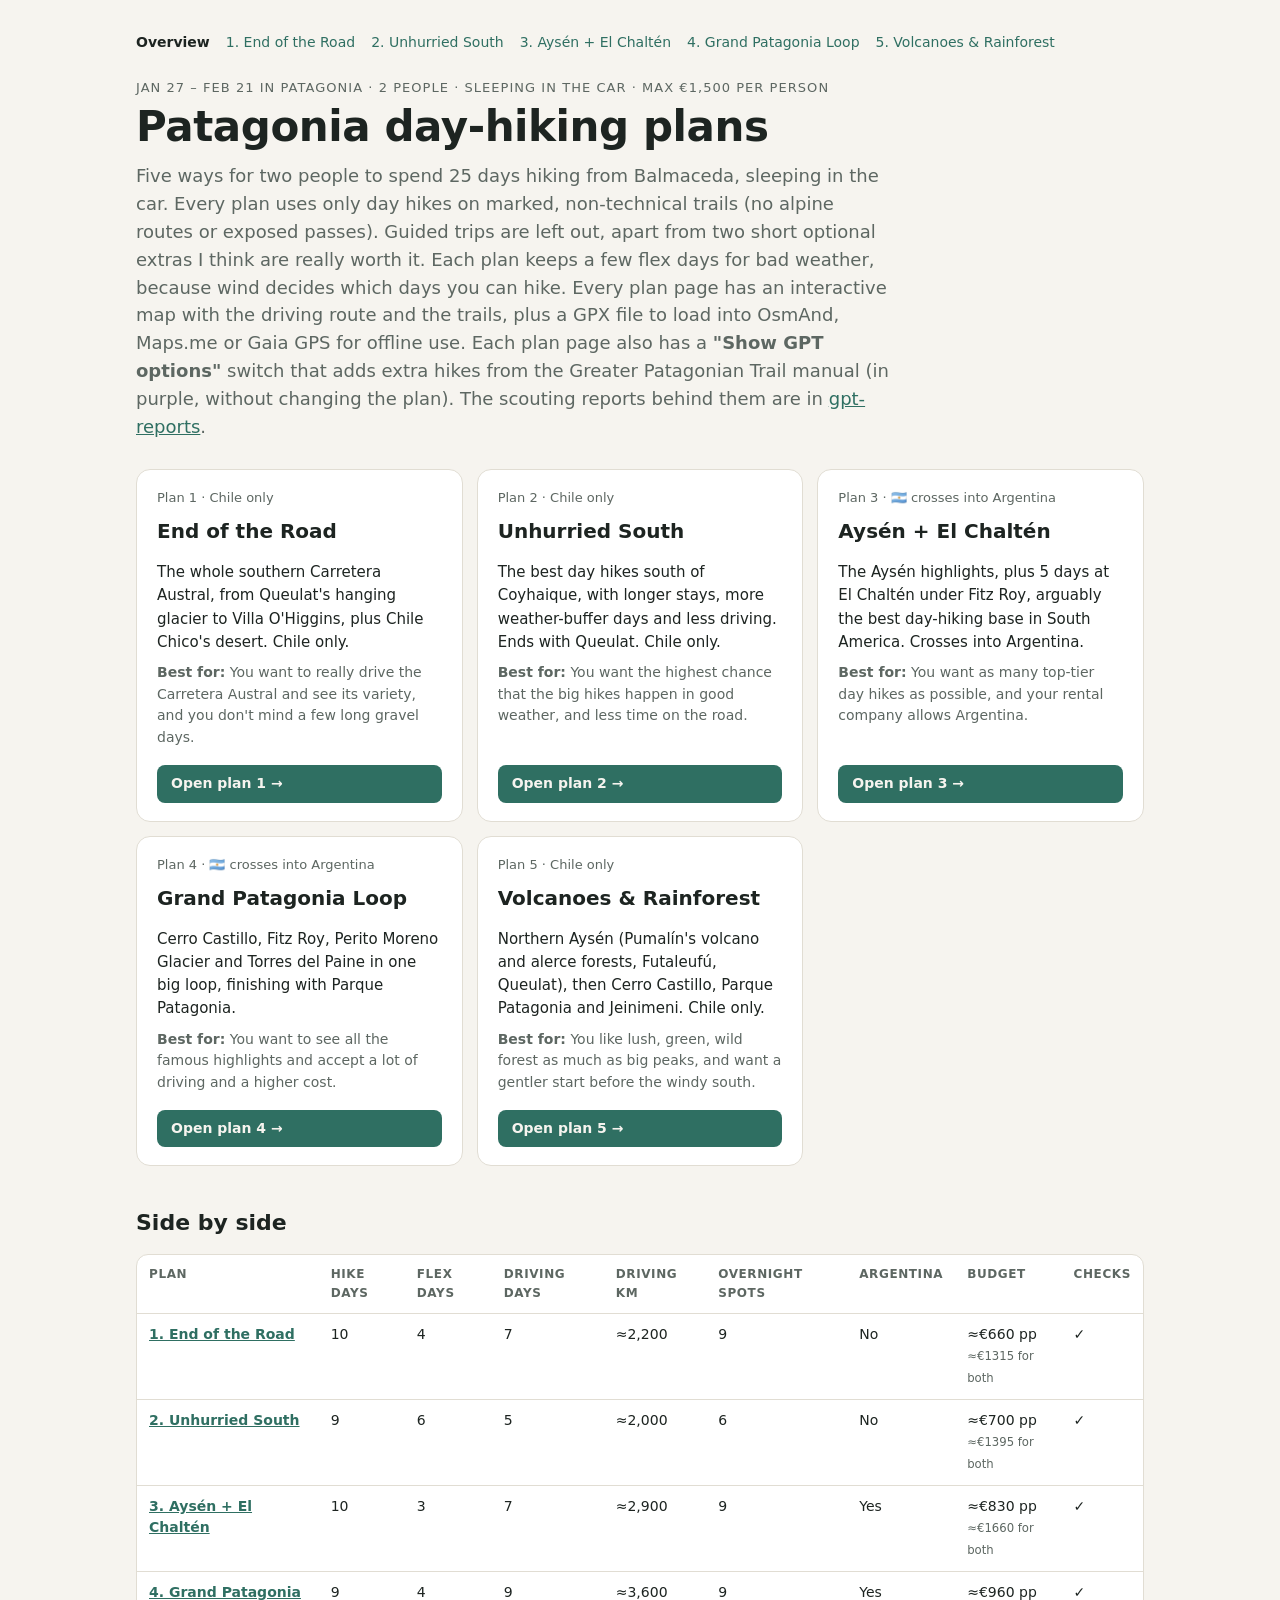
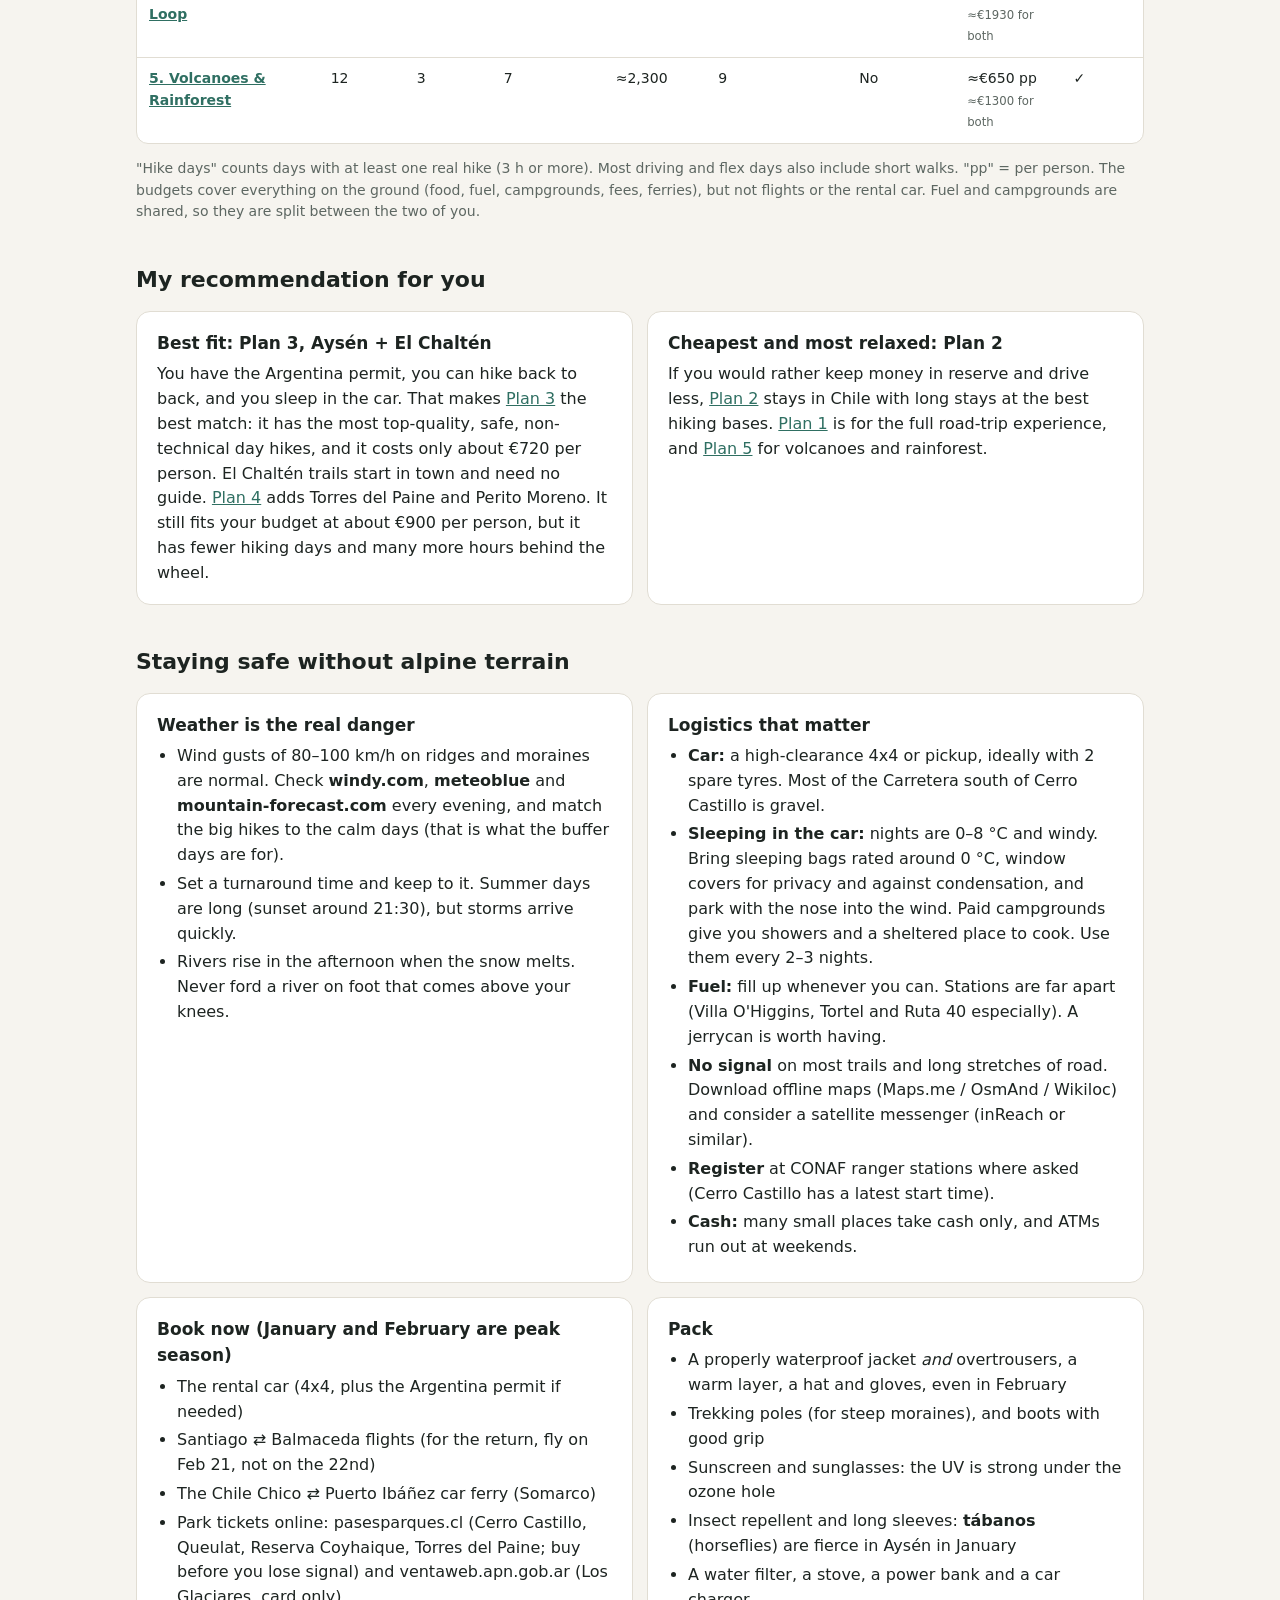
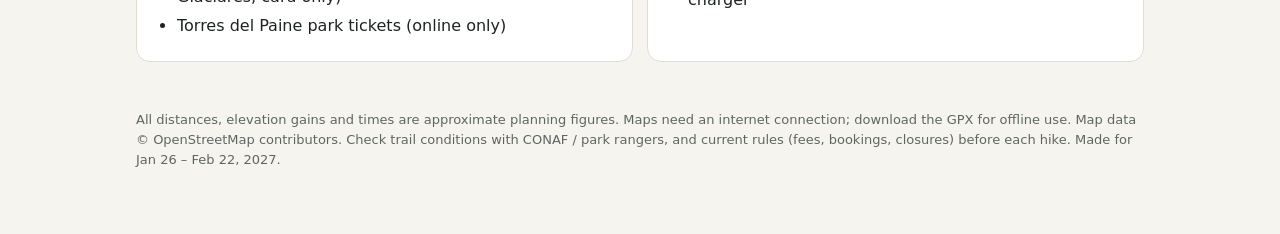
==== index.html @ da58b383 "Patagonia trail planner: trip generator, plans and Claude Code setup - Static site generator for car" ====
<!doctype html><html lang="en"><head><meta charset="utf-8"><meta name="viewport" content="width=device-width,initial-scale=1">
<title>Patagonia Hiking Plans</title><meta name="description" content="Five day-hiking itineraries for Patagonia, Jan 27 – Feb 21 2027, by car from Balmaceda."><link rel="stylesheet" href="style.css"></head>
<body><div class="wrap"><nav class="top"><a href="index.html" class=cur>Overview</a><a href="plan-1-end-of-the-road.html">1. End of the Road</a><a href="plan-2-unhurried-south.html">2. Unhurried South</a><a href="plan-3-aysen-and-chalten.html">3. Aysén + El Chaltén</a><a href="plan-4-grand-loop.html">4. Grand Patagonia Loop</a><a href="plan-5-northern-rainforest.html">5. Volcanoes &amp; Rainforest</a></nav>
<header class="hero"><p class="eyebrow">Jan 27 – Feb 21 in Patagonia · 2 people · sleeping in the car · max €1,500 per person</p><h1>Patagonia day-hiking plans</h1>
<p class="lede">Five ways for two people to spend 25 days hiking from Balmaceda, sleeping in the car. Every plan uses only day hikes on marked, non-technical trails (no alpine routes or exposed passes). Guided trips are left out, apart from two short optional extras I think are really worth it. Each plan keeps a few flex days for bad weather, because wind decides which days you can hike. Every plan page has an interactive map with the driving route and the trails, plus a GPX file to load into OsmAnd, Maps.me or Gaia GPS for offline use. Each plan page also has a <b>"Show GPT options"</b> switch that adds extra hikes from the Greater Patagonian Trail manual (in purple, without changing the plan). The scouting reports behind them are in <a href="gpt-reports/README.md">gpt-reports</a>.</p></header>
<div class="plancards"><div class="card plancard"><div class="num">Plan 1 · Chile only</div><h3 style="font-size:20px">End of the Road</h3>
<p>The whole southern Carretera Austral, from Queulat&#x27;s hanging glacier to Villa O&#x27;Higgins, plus Chile Chico&#x27;s desert. Chile only.</p><p style="color:var(--muted);font-size:14px"><b>Best for:</b> You want to really drive the Carretera Austral and see its variety, and you don&#x27;t mind a few long gravel days.</p><div class="spacer"></div><a class="btn" href="plan-1-end-of-the-road.html">Open plan 1 →</a></div><div class="card plancard"><div class="num">Plan 2 · Chile only</div><h3 style="font-size:20px">Unhurried South</h3>
<p>The best day hikes south of Coyhaique, with longer stays, more weather-buffer days and less driving. Ends with Queulat. Chile only.</p><p style="color:var(--muted);font-size:14px"><b>Best for:</b> You want the highest chance that the big hikes happen in good weather, and less time on the road.</p><div class="spacer"></div><a class="btn" href="plan-2-unhurried-south.html">Open plan 2 →</a></div><div class="card plancard"><div class="num">Plan 3 · 🇦🇷 crosses into Argentina</div><h3 style="font-size:20px">Aysén + El Chaltén</h3>
<p>The Aysén highlights, plus 5 days at El Chaltén under Fitz Roy, arguably the best day-hiking base in South America. Crosses into Argentina.</p><p style="color:var(--muted);font-size:14px"><b>Best for:</b> You want as many top-tier day hikes as possible, and your rental company allows Argentina.</p><div class="spacer"></div><a class="btn" href="plan-3-aysen-and-chalten.html">Open plan 3 →</a></div><div class="card plancard"><div class="num">Plan 4 · 🇦🇷 crosses into Argentina</div><h3 style="font-size:20px">Grand Patagonia Loop</h3>
<p>Cerro Castillo, Fitz Roy, Perito Moreno Glacier and Torres del Paine in one big loop, finishing with Parque Patagonia.</p><p style="color:var(--muted);font-size:14px"><b>Best for:</b> You want to see all the famous highlights and accept a lot of driving and a higher cost.</p><div class="spacer"></div><a class="btn" href="plan-4-grand-loop.html">Open plan 4 →</a></div><div class="card plancard"><div class="num">Plan 5 · Chile only</div><h3 style="font-size:20px">Volcanoes &amp; Rainforest</h3>
<p>Northern Aysén (Pumalín&#x27;s volcano and alerce forests, Futaleufú, Queulat), then Cerro Castillo, Parque Patagonia and Jeinimeni. Chile only.</p><p style="color:var(--muted);font-size:14px"><b>Best for:</b> You like lush, green, wild forest as much as big peaks, and want a gentler start before the windy south.</p><div class="spacer"></div><a class="btn" href="plan-5-northern-rainforest.html">Open plan 5 →</a></div></div>
<h2>Side by side</h2>
<div class="tscroll"><table><thead><tr><th>Plan</th><th>Hike days</th><th>Flex days</th><th>Driving days</th><th>Driving km</th><th>Overnight spots</th><th>Argentina</th><th>Budget</th><th>Checks</th></tr></thead><tbody><tr><td><a href='plan-1-end-of-the-road.html'><b>1. End of the Road</b></a></td><td>10</td><td>4</td><td>7</td><td>≈2,200</td><td>9</td><td>No</td><td>≈€660 pp<br><small class=muted>≈€1315 for both</small></td><td>✓</td></tr><tr><td><a href='plan-2-unhurried-south.html'><b>2. Unhurried South</b></a></td><td>9</td><td>6</td><td>5</td><td>≈2,000</td><td>6</td><td>No</td><td>≈€700 pp<br><small class=muted>≈€1395 for both</small></td><td>✓</td></tr><tr><td><a href='plan-3-aysen-and-chalten.html'><b>3. Aysén + El Chaltén</b></a></td><td>10</td><td>3</td><td>7</td><td>≈2,900</td><td>9</td><td>Yes</td><td>≈€830 pp<br><small class=muted>≈€1660 for both</small></td><td>✓</td></tr><tr><td><a href='plan-4-grand-loop.html'><b>4. Grand Patagonia Loop</b></a></td><td>9</td><td>4</td><td>9</td><td>≈3,600</td><td>9</td><td>Yes</td><td>≈€960 pp<br><small class=muted>≈€1930 for both</small></td><td>✓</td></tr><tr><td><a href='plan-5-northern-rainforest.html'><b>5. Volcanoes &amp; Rainforest</b></a></td><td>12</td><td>3</td><td>7</td><td>≈2,300</td><td>9</td><td>No</td><td>≈€650 pp<br><small class=muted>≈€1300 for both</small></td><td>✓</td></tr></tbody></table></div>
<p style="color:var(--muted);font-size:14px">"Hike days" counts days with at least one real hike (3 h or more). Most driving and flex days also include short walks. "pp" = per person. The budgets cover everything on the ground (food, fuel, campgrounds, fees, ferries), but not flights or the rental car. Fuel and campgrounds are shared, so they are split between the two of you.</p>
<h2>My recommendation for you</h2>
<div class="grid2">
<div class="card"><h3>Best fit: Plan 3, Aysén + El Chaltén</h3><p style="margin:0">You have the Argentina permit, you can hike back to back, and you sleep in the car. That makes <a href="plan-3-aysen-and-chalten.html">Plan 3</a> the best match: it has the most top-quality, safe, non-technical day hikes, and it costs only about €720 per person. El Chaltén trails start in town and need no guide. <a href="plan-4-grand-loop.html">Plan 4</a> adds Torres del Paine and Perito Moreno. It still fits your budget at about €900 per person, but it has fewer hiking days and many more hours behind the wheel.</p></div>
<div class="card"><h3>Cheapest and most relaxed: Plan 2</h3><p style="margin:0">If you would rather keep money in reserve and drive less, <a href="plan-2-unhurried-south.html">Plan 2</a> stays in Chile with long stays at the best hiking bases. <a href="plan-1-end-of-the-road.html">Plan 1</a> is for the full road-trip experience, and <a href="plan-5-northern-rainforest.html">Plan 5</a> for volcanoes and rainforest.</p></div>
</div>
<h2>Staying safe without alpine terrain</h2>
<div class="grid2">
<div class="card"><h3>Weather is the real danger</h3><ul class="clean">
<li>Wind gusts of 80–100 km/h on ridges and moraines are normal. Check <b>windy.com</b>, <b>meteoblue</b> and <b>mountain-forecast.com</b> every evening, and match the big hikes to the calm days (that is what the buffer days are for).</li>
<li>Set a turnaround time and keep to it. Summer days are long (sunset around 21:30), but storms arrive quickly.</li>
<li>Rivers rise in the afternoon when the snow melts. Never ford a river on foot that comes above your knees.</li>
</ul></div>
<div class="card"><h3>Logistics that matter</h3><ul class="clean">
<li><b>Car:</b> a high-clearance 4x4 or pickup, ideally with 2 spare tyres. Most of the Carretera south of Cerro Castillo is gravel.</li>
<li><b>Sleeping in the car:</b> nights are 0–8 °C and windy. Bring sleeping bags rated around 0 °C, window covers for privacy and against condensation, and park with the nose into the wind. Paid campgrounds give you showers and a sheltered place to cook. Use them every 2–3 nights.</li>
<li><b>Fuel:</b> fill up whenever you can. Stations are far apart (Villa O'Higgins, Tortel and Ruta 40 especially). A jerrycan is worth having.</li>
<li><b>No signal</b> on most trails and long stretches of road. Download offline maps (Maps.me / OsmAnd / Wikiloc) and consider a satellite messenger (inReach or similar).</li>
<li><b>Register</b> at CONAF ranger stations where asked (Cerro Castillo has a latest start time).</li>
<li><b>Cash:</b> many small places take cash only, and ATMs run out at weekends.</li>
</ul></div>
<div class="card"><h3>Book now (January and February are peak season)</h3><ul class="clean">
<li>The rental car (4x4, plus the Argentina permit if needed)</li>
<li>Santiago ⇄ Balmaceda flights (for the return, fly on Feb 21, not on the 22nd)</li>
<li>The Chile Chico ⇄ Puerto Ibáñez car ferry (Somarco)</li>
<li>Park tickets online: pasesparques.cl (Cerro Castillo, Queulat, Reserva Coyhaique, Torres del Paine; buy before you lose signal) and ventaweb.apn.gob.ar (Los Glaciares, card only)</li>
<li>Torres del Paine park tickets (online only)</li>
</ul></div>
<div class="card"><h3>Pack</h3><ul class="clean">
<li>A properly waterproof jacket <i>and</i> overtrousers, a warm layer, a hat and gloves, even in February</li>
<li>Trekking poles (for steep moraines), and boots with good grip</li>
<li>Sunscreen and sunglasses: the UV is strong under the ozone hole</li>
<li>Insect repellent and long sleeves: <b>tábanos</b> (horseflies) are fierce in Aysén in January</li>
<li>A water filter, a stove, a power bank and a car charger</li>
</ul></div>
</div>

<footer>All distances, elevation gains and times are approximate planning figures. Maps need an internet connection; download the GPX for offline use. Map data © OpenStreetMap contributors. Check trail conditions with CONAF / park rangers, and current rules (fees, bookings, closures) before each hike. Made for Jan 26 – Feb 22, 2027.</footer>
</div></body></html>
---- style.css ----
:root{--trek:#b45309;--gpt:#7c3aed;--gpt-soft:#f1ebfd;--bg:#f6f4ef;--surface:#ffffff;--ink:#1d2421;--muted:#5d6762;--line:#e1ddd3;--accent:#2f6f62;--accent-soft:#e3efe9;
--hike:#2f6f62;--travel:#8a6d3b;--buffer:#6a5f9e;--mix:#3d6f99;--warn:#9a4a2a;--warn-soft:#f7e9e1;--chip:#efece4}
@media (prefers-color-scheme:dark){:root:not([data-theme="light"]){--trek:#f59e0b;--gpt:#a78bfa;--gpt-soft:#2a2140;--bg:#141816;--surface:#1c211f;--ink:#e7ece9;--muted:#a1aca6;--line:#2c3330;--accent:#7cc4b1;--accent-soft:#1f3530;
--hike:#7cc4b1;--travel:#d4b37a;--buffer:#b2a7e6;--mix:#8fbbe3;--warn:#e7a07f;--warn-soft:#3a271e;--chip:#252b28}}
:root[data-theme="dark"]{--trek:#f59e0b;--gpt:#a78bfa;--gpt-soft:#2a2140;--bg:#141816;--surface:#1c211f;--ink:#e7ece9;--muted:#a1aca6;--line:#2c3330;--accent:#7cc4b1;--accent-soft:#1f3530;
--hike:#7cc4b1;--travel:#d4b37a;--buffer:#b2a7e6;--mix:#8fbbe3;--warn:#e7a07f;--warn-soft:#3a271e;--chip:#252b28}
*{box-sizing:border-box}
body{margin:0;background:var(--bg);color:var(--ink);font:16px/1.55 system-ui,-apple-system,"Segoe UI",Roboto,sans-serif}
.wrap{max-width:1040px;margin:0 auto;padding:32px 16px 64px}
a{color:var(--accent)}
header.hero{margin-bottom:28px}
.eyebrow{font-size:13px;letter-spacing:.08em;text-transform:uppercase;color:var(--muted);margin:0 0 6px}
h1{font-size:clamp(28px,5vw,42px);line-height:1.1;margin:0 0 12px;letter-spacing:-.01em}
h2{font-size:22px;margin:40px 0 14px}
h3{font-size:17px;margin:0 0 6px}
.lede{font-size:18px;color:var(--muted);max-width:760px;margin:0}
.stats{display:grid;grid-template-columns:repeat(auto-fit,minmax(150px,1fr));gap:12px;margin:24px 0}
.stat{background:var(--surface);border:1px solid var(--line);border-radius:12px;padding:14px 16px}
.stat b{display:block;font-size:24px;font-variant-numeric:tabular-nums}
.stat span{font-size:13px;color:var(--muted)}
.route{display:flex;flex-wrap:wrap;gap:6px;align-items:center;margin:8px 0 10px}
.route .stop{background:var(--chip);border-radius:999px;padding:4px 12px;font-size:14px}
.route .arr{color:var(--muted)}
.card{background:var(--surface);border:1px solid var(--line);border-radius:14px;padding:18px 20px}
.grid2{display:grid;grid-template-columns:1fr 1fr;gap:14px}
@media (max-width:720px){.grid2{grid-template-columns:1fr}}
ul.clean{margin:6px 0 0;padding-left:20px}
ul.clean li{margin:4px 0}
.days{display:flex;flex-direction:column;gap:8px}
.day{display:grid;grid-template-columns:92px 1fr;gap:14px;background:var(--surface);border:1px solid var(--line);border-left:5px solid var(--k);border-radius:10px;padding:12px 16px}
.day .date{font-variant-numeric:tabular-nums}
.day .date b{display:block;font-size:17px}
.day .date small{color:var(--muted)}
.day .t{font-weight:600}
.day .meta{font-size:14px;color:var(--muted);margin-top:2px}
.day .note{font-size:14px;margin-top:6px}
.day .hk{margin-top:6px;display:flex;flex-wrap:wrap;gap:6px}
.pill{font-size:13px;border-radius:999px;padding:2px 10px;background:var(--accent-soft);color:var(--ink);text-decoration:none;border:1px solid transparent}
.pill.small{background:var(--chip)}
.k-trek{--k:var(--trek)}.k-hike{--k:var(--hike)}.k-travel{--k:var(--travel)}.k-buffer{--k:var(--buffer)}.k-mix{--k:var(--mix)}
.legend{display:flex;flex-wrap:wrap;gap:14px;font-size:13px;color:var(--muted);margin-bottom:10px}
.legend i{display:inline-block;width:12px;height:12px;border-radius:3px;margin-right:6px;vertical-align:-1px}
@media (max-width:520px){.day{grid-template-columns:1fr;gap:4px}.day .date b{display:inline;margin-right:6px}}
.hikes{display:grid;grid-template-columns:repeat(auto-fill,minmax(300px,1fr));gap:12px}
.hike .area{font-size:13px;color:var(--muted);margin-bottom:8px}
.hike dl{display:grid;grid-template-columns:repeat(4,auto);gap:2px 12px;margin:0 0 8px;font-size:13px}
.hike dt{color:var(--muted)}
.hike dd{margin:0;font-weight:600;font-variant-numeric:tabular-nums}
.hike p{margin:0;font-size:14px}
.grade{display:inline-block;font-size:12px;padding:1px 8px;border-radius:6px;background:var(--chip);margin-bottom:6px}
.warn{background:var(--warn-soft);border:1px solid var(--line);border-left:5px solid var(--warn);border-radius:10px;padding:14px 18px;margin:16px 0}
.btn{display:inline-block;background:var(--accent);color:var(--bg);text-decoration:none;padding:8px 14px;border-radius:8px;font-weight:600;font-size:14px}
nav.top{display:flex;flex-wrap:wrap;gap:8px 16px;font-size:14px;margin-bottom:24px}
nav.top a{text-decoration:none}
nav.top a.cur{font-weight:700;color:var(--ink)}
table{border-collapse:collapse;width:100%;font-size:14px}
.tscroll{overflow-x:auto;background:var(--surface);border:1px solid var(--line);border-radius:12px}
th,td{text-align:left;padding:10px 12px;border-bottom:1px solid var(--line);vertical-align:top}
th{font-size:12px;text-transform:uppercase;letter-spacing:.05em;color:var(--muted);font-weight:600}
tr:last-child td{border-bottom:none}
.plancards{display:grid;grid-template-columns:repeat(auto-fill,minmax(300px,1fr));gap:14px}
.plancard{display:flex;flex-direction:column;gap:8px}
.plancard .num{font-size:13px;color:var(--muted)}
.plancard p{margin:0;font-size:15px}
.plancard .spacer{flex:1}
#map{height:560px;border-radius:14px;border:1px solid var(--line);background:var(--surface);z-index:0}
@media (max-width:640px){#map{height:440px}}
.mapbar{display:flex;flex-wrap:wrap;gap:10px;align-items:center;margin-top:10px}
.mapbar button{font:inherit;font-size:14px;font-weight:600;padding:8px 14px;border-radius:8px;border:1px solid var(--line);background:var(--surface);color:var(--ink);cursor:pointer}
.btn.ghost{background:var(--surface);color:var(--accent);border:1px solid var(--line)}
.onmap{float:right;font-size:13px;text-decoration:none;margin-left:8px}
.leaflet-popup-content{font:14px/1.45 system-ui,sans-serif;color:#1d2421}
.pop .pa{color:#5d6762;font-size:12px;margin:2px 0 4px}.pop .pg{font-size:12px;margin:2px 0}.pop .pd{font-size:12px;margin:4px 0;font-weight:600}
small.muted{color:var(--muted)}
.reqbox{border:1px solid var(--line);border-radius:12px;padding:12px 16px;margin:0 0 14px;background:var(--surface)}
.reqbox.ok{border-left:5px solid var(--hike)}.reqbox.warn{border-left:5px solid var(--travel)}.reqbox.bad{border-left:5px solid var(--warn);background:var(--warn-soft)}
.reqbox span{color:var(--muted);font-size:13px}.reqbox ul{margin:6px 0}.reqfacts{font-size:13px;color:var(--muted);margin-top:4px}
.grade.sac{background:var(--accent-soft)}
.camppin{font-size:16px;line-height:20px;text-align:center}
.gptbar{display:flex;gap:14px;align-items:flex-start;background:var(--gpt-soft);border:1px solid var(--line);border-left:5px solid var(--gpt);border-radius:12px;padding:14px 16px;margin:14px 0}
.gptbar span{font-size:14px;color:var(--muted)}
.switch{position:relative;display:inline-block;width:46px;height:26px;flex:none;margin-top:2px}
.switch input{opacity:0;width:0;height:0}
.slider{position:absolute;inset:0;background:var(--line);border-radius:26px;cursor:pointer;transition:.2s}
.slider:before{content:"";position:absolute;width:20px;height:20px;left:3px;top:3px;background:#fff;border-radius:50%;transition:.2s}
.switch input:checked+.slider{background:var(--gpt)}
.switch input:checked+.slider:before{transform:translateX(20px)}
.switch input:focus-visible+.slider{outline:2px solid var(--gpt);outline-offset:2px}
.gpt-only{display:none}
body.show-gpt .gpt-only{display:block}
.gptalt{margin-top:8px;font-size:14px;background:var(--gpt-soft);border-left:3px solid var(--gpt);padding:6px 10px;border-radius:6px}
.gptalt a{color:var(--gpt)}
.gptcard{border-top:4px solid var(--gpt)}
.gptcard p{margin:6px 0}
.gptbadge{background:var(--gpt);color:#fff}
.gptwarn{background:var(--warn-soft);border-radius:6px;padding:6px 8px}
.gptpin{color:#7c3aed;font-size:20px;line-height:20px;text-align:center;text-shadow:0 0 3px #fff,0 0 3px #fff}
footer{margin-top:48px;font-size:13px;color:var(--muted)}
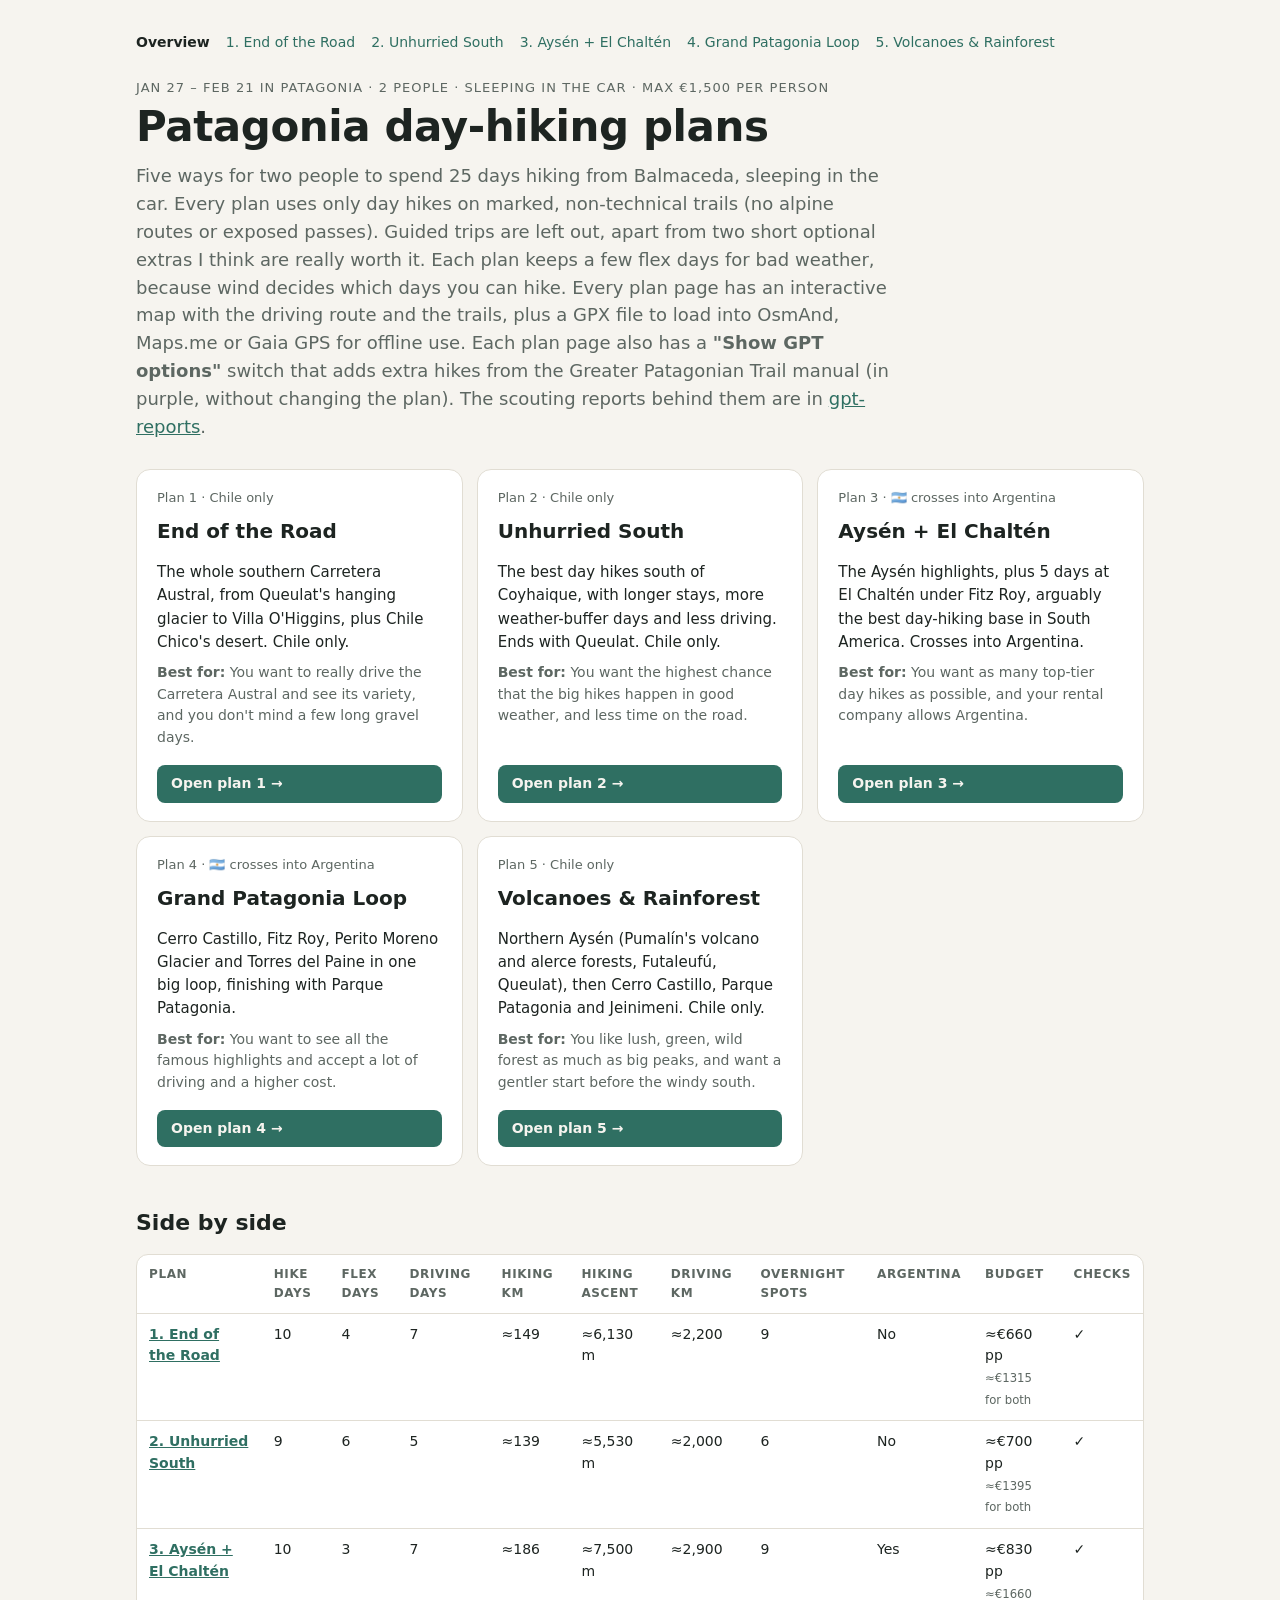
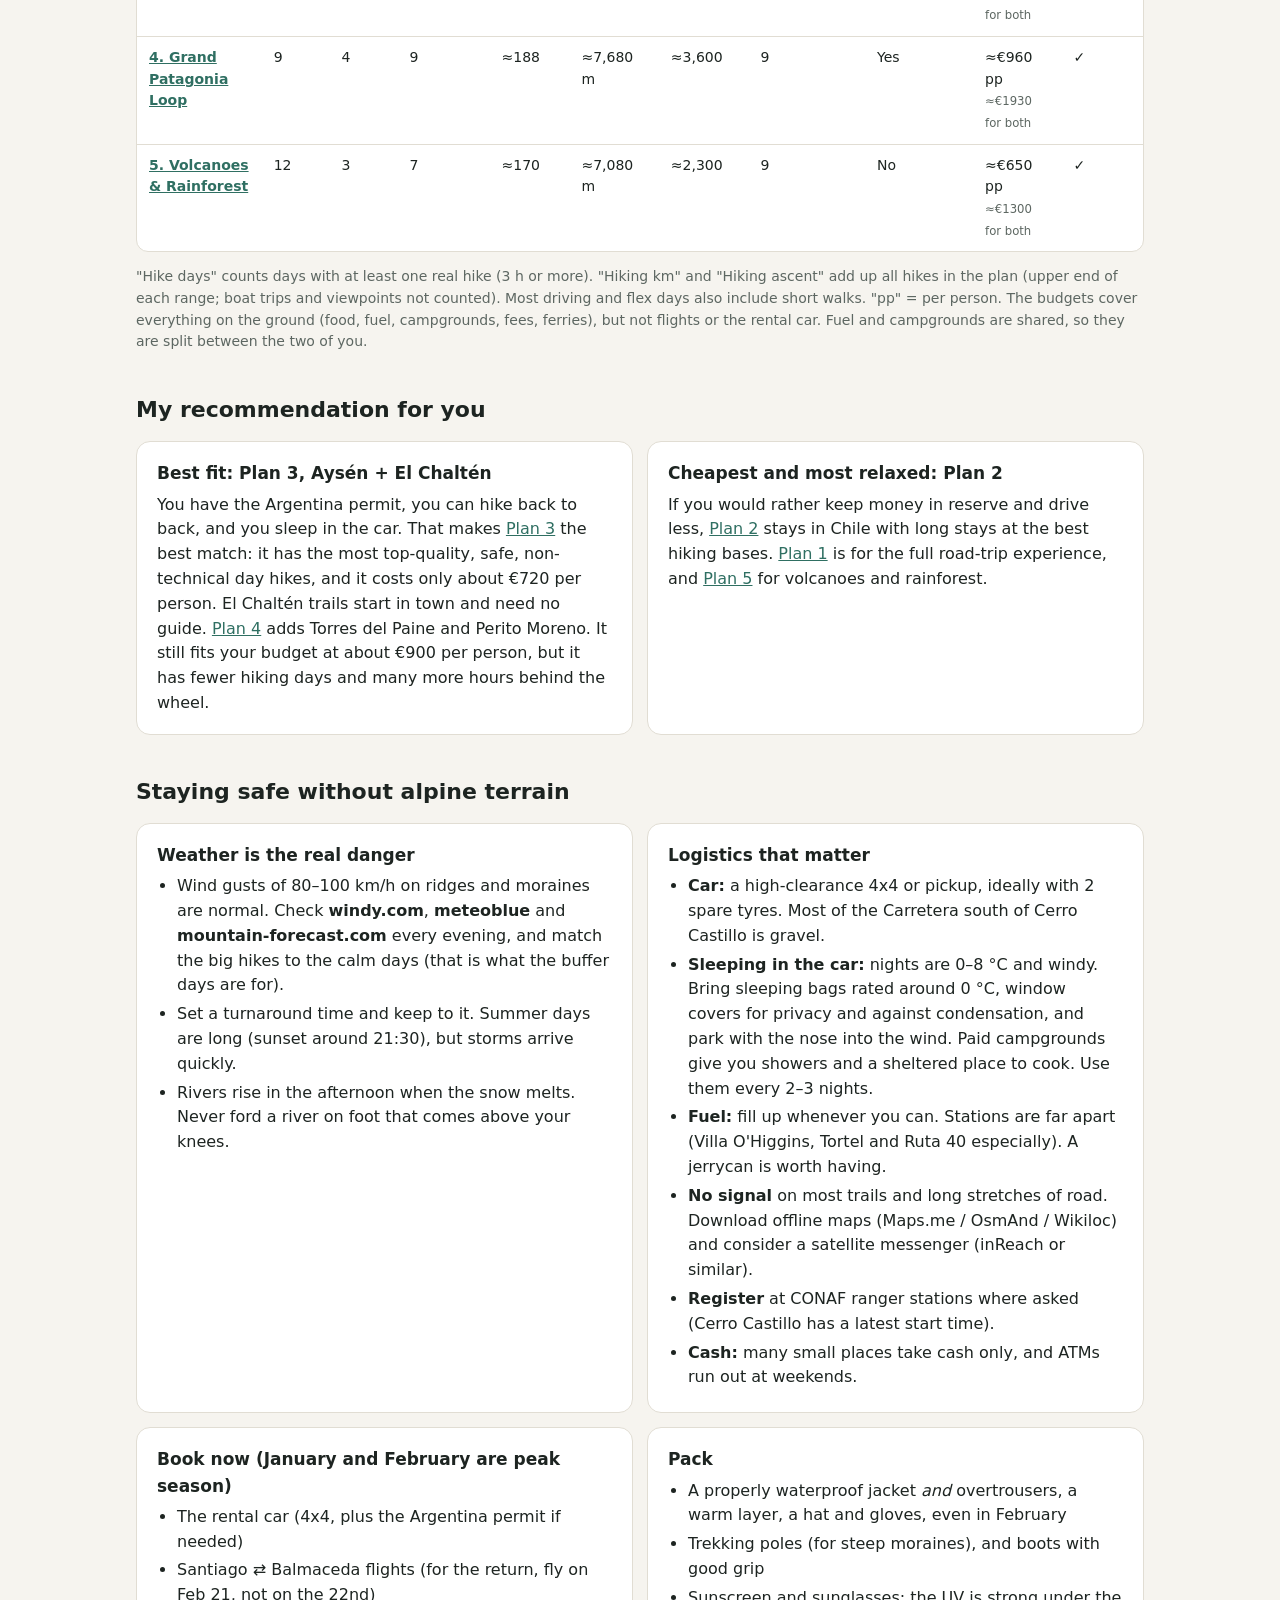
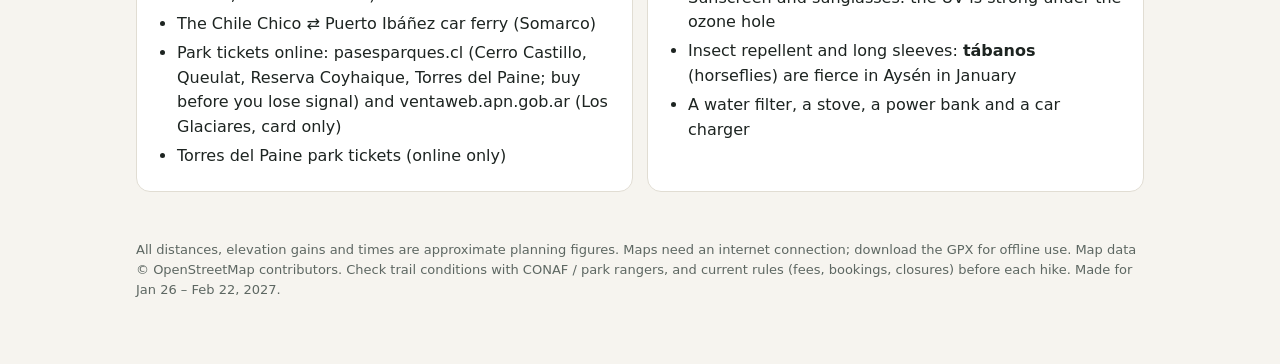
==== commit 3253dc15: "Add hiking totals, photo galleries and the photo-scout agent - Plan pages and overview: combined hik" ====
--- a/index.html
+++ b/index.html
@@ -10,8 +10,8 @@
 <p>Cerro Castillo, Fitz Roy, Perito Moreno Glacier and Torres del Paine in one big loop, finishing with Parque Patagonia.</p><p style="color:var(--muted);font-size:14px"><b>Best for:</b> You want to see all the famous highlights and accept a lot of driving and a higher cost.</p><div class="spacer"></div><a class="btn" href="plan-4-grand-loop.html">Open plan 4 →</a></div><div class="card plancard"><div class="num">Plan 5 · Chile only</div><h3 style="font-size:20px">Volcanoes &amp; Rainforest</h3>
 <p>Northern Aysén (Pumalín&#x27;s volcano and alerce forests, Futaleufú, Queulat), then Cerro Castillo, Parque Patagonia and Jeinimeni. Chile only.</p><p style="color:var(--muted);font-size:14px"><b>Best for:</b> You like lush, green, wild forest as much as big peaks, and want a gentler start before the windy south.</p><div class="spacer"></div><a class="btn" href="plan-5-northern-rainforest.html">Open plan 5 →</a></div></div>
 <h2>Side by side</h2>
-<div class="tscroll"><table><thead><tr><th>Plan</th><th>Hike days</th><th>Flex days</th><th>Driving days</th><th>Driving km</th><th>Overnight spots</th><th>Argentina</th><th>Budget</th><th>Checks</th></tr></thead><tbody><tr><td><a href='plan-1-end-of-the-road.html'><b>1. End of the Road</b></a></td><td>10</td><td>4</td><td>7</td><td>≈2,200</td><td>9</td><td>No</td><td>≈€660 pp<br><small class=muted>≈€1315 for both</small></td><td>✓</td></tr><tr><td><a href='plan-2-unhurried-south.html'><b>2. Unhurried South</b></a></td><td>9</td><td>6</td><td>5</td><td>≈2,000</td><td>6</td><td>No</td><td>≈€700 pp<br><small class=muted>≈€1395 for both</small></td><td>✓</td></tr><tr><td><a href='plan-3-aysen-and-chalten.html'><b>3. Aysén + El Chaltén</b></a></td><td>10</td><td>3</td><td>7</td><td>≈2,900</td><td>9</td><td>Yes</td><td>≈€830 pp<br><small class=muted>≈€1660 for both</small></td><td>✓</td></tr><tr><td><a href='plan-4-grand-loop.html'><b>4. Grand Patagonia Loop</b></a></td><td>9</td><td>4</td><td>9</td><td>≈3,600</td><td>9</td><td>Yes</td><td>≈€960 pp<br><small class=muted>≈€1930 for both</small></td><td>✓</td></tr><tr><td><a href='plan-5-northern-rainforest.html'><b>5. Volcanoes &amp; Rainforest</b></a></td><td>12</td><td>3</td><td>7</td><td>≈2,300</td><td>9</td><td>No</td><td>≈€650 pp<br><small class=muted>≈€1300 for both</small></td><td>✓</td></tr></tbody></table></div>
-<p style="color:var(--muted);font-size:14px">"Hike days" counts days with at least one real hike (3 h or more). Most driving and flex days also include short walks. "pp" = per person. The budgets cover everything on the ground (food, fuel, campgrounds, fees, ferries), but not flights or the rental car. Fuel and campgrounds are shared, so they are split between the two of you.</p>
+<div class="tscroll"><table><thead><tr><th>Plan</th><th>Hike days</th><th>Flex days</th><th>Driving days</th><th>Hiking km</th><th>Hiking ascent</th><th>Driving km</th><th>Overnight spots</th><th>Argentina</th><th>Budget</th><th>Checks</th></tr></thead><tbody><tr><td><a href='plan-1-end-of-the-road.html'><b>1. End of the Road</b></a></td><td>10</td><td>4</td><td>7</td><td>≈149</td><td>≈6,130 m</td><td>≈2,200</td><td>9</td><td>No</td><td>≈€660 pp<br><small class=muted>≈€1315 for both</small></td><td>✓</td></tr><tr><td><a href='plan-2-unhurried-south.html'><b>2. Unhurried South</b></a></td><td>9</td><td>6</td><td>5</td><td>≈139</td><td>≈5,530 m</td><td>≈2,000</td><td>6</td><td>No</td><td>≈€700 pp<br><small class=muted>≈€1395 for both</small></td><td>✓</td></tr><tr><td><a href='plan-3-aysen-and-chalten.html'><b>3. Aysén + El Chaltén</b></a></td><td>10</td><td>3</td><td>7</td><td>≈186</td><td>≈7,500 m</td><td>≈2,900</td><td>9</td><td>Yes</td><td>≈€830 pp<br><small class=muted>≈€1660 for both</small></td><td>✓</td></tr><tr><td><a href='plan-4-grand-loop.html'><b>4. Grand Patagonia Loop</b></a></td><td>9</td><td>4</td><td>9</td><td>≈188</td><td>≈7,680 m</td><td>≈3,600</td><td>9</td><td>Yes</td><td>≈€960 pp<br><small class=muted>≈€1930 for both</small></td><td>✓</td></tr><tr><td><a href='plan-5-northern-rainforest.html'><b>5. Volcanoes &amp; Rainforest</b></a></td><td>12</td><td>3</td><td>7</td><td>≈170</td><td>≈7,080 m</td><td>≈2,300</td><td>9</td><td>No</td><td>≈€650 pp<br><small class=muted>≈€1300 for both</small></td><td>✓</td></tr></tbody></table></div>
+<p style="color:var(--muted);font-size:14px">"Hike days" counts days with at least one real hike (3 h or more). "Hiking km" and "Hiking ascent" add up all hikes in the plan (upper end of each range; boat trips and viewpoints not counted). Most driving and flex days also include short walks. "pp" = per person. The budgets cover everything on the ground (food, fuel, campgrounds, fees, ferries), but not flights or the rental car. Fuel and campgrounds are shared, so they are split between the two of you.</p>
 <h2>My recommendation for you</h2>
 <div class="grid2">
 <div class="card"><h3>Best fit: Plan 3, Aysén + El Chaltén</h3><p style="margin:0">You have the Argentina permit, you can hike back to back, and you sleep in the car. That makes <a href="plan-3-aysen-and-chalten.html">Plan 3</a> the best match: it has the most top-quality, safe, non-technical day hikes, and it costs only about €720 per person. El Chaltén trails start in town and need no guide. <a href="plan-4-grand-loop.html">Plan 4</a> adds Torres del Paine and Perito Moreno. It still fits your budget at about €900 per person, but it has fewer hiking days and many more hours behind the wheel.</p></div>
--- a/style.css
+++ b/style.css
@@ -97,3 +97,17 @@
 .gptwarn{background:var(--warn-soft);border-radius:6px;padding:6px 8px}
 .gptpin{color:#7c3aed;font-size:20px;line-height:20px;text-align:center;text-shadow:0 0 3px #fff,0 0 3px #fff}
 footer{margin-top:48px;font-size:13px;color:var(--muted)}
+.gallery{display:grid;grid-template-columns:repeat(auto-fill,minmax(260px,1fr));gap:14px}
+.gitem{background:var(--surface);border:1px solid var(--line);border-radius:14px;overflow:hidden;margin:0}
+.gitem button{all:unset;cursor:zoom-in;display:block}
+.gitem .main img{display:block;width:100%;aspect-ratio:4/3;object-fit:cover;background:var(--chip)}
+.gitem .thumbs{display:grid;grid-template-columns:1fr 1fr;gap:2px;margin-top:2px}
+.gitem .thumbs img{display:block;width:100%;aspect-ratio:16/9;object-fit:cover;background:var(--chip)}
+.gitem figcaption{padding:8px 12px 10px;font-size:14px}
+.gitem figcaption small{display:block;color:var(--muted);font-size:12px}
+.lb{position:fixed;inset:0;background:rgba(0,0,0,.92);display:none;z-index:2000;align-items:center;justify-content:center;flex-direction:column}
+.lb.open{display:flex}
+.lb img{max-width:94vw;max-height:84vh;object-fit:contain}
+.lb .cap{color:#eee;font-size:15px;margin-top:10px;text-align:center;padding:0 16px}
+.lb button{position:absolute;background:rgba(255,255,255,.12);color:#fff;border:0;border-radius:999px;width:44px;height:44px;font-size:24px;cursor:pointer}
+.lb .x{top:14px;right:14px}.lb .prev{left:10px;top:50%}.lb .next{right:10px;top:50%}
